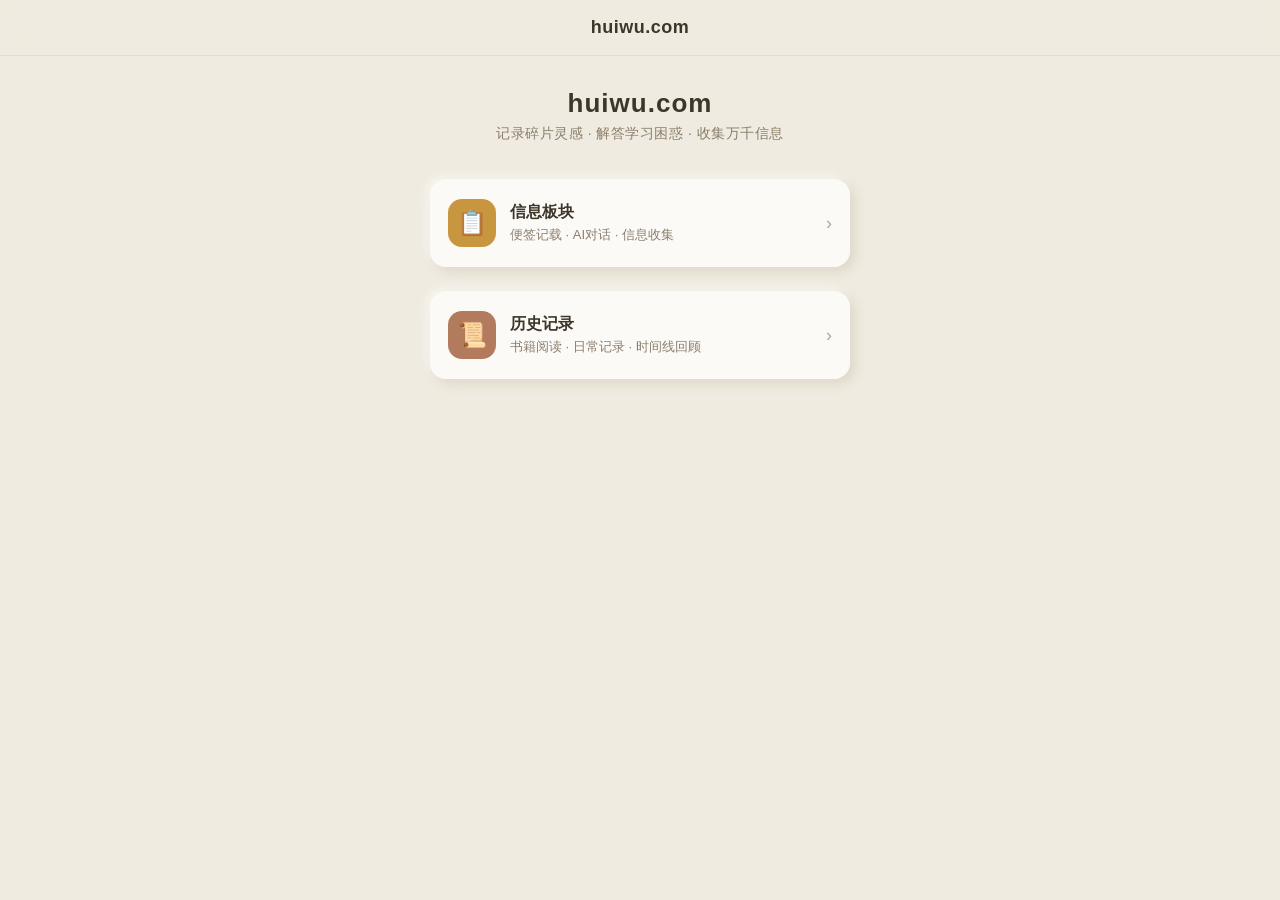
==== index.html @ e3288569 "Add files via upload" ====
<!DOCTYPE html>
<html lang="zh-CN">
<head>
  <meta charset="UTF-8">
  <meta name="viewport" content="width=device-width, initial-scale=1.0, viewport-fit=cover, user-scalable=no">
  <meta name="apple-mobile-web-app-capable" content="yes">
  <meta name="apple-mobile-web-app-status-bar-style" content="black-translucent">
  <title>huiwu.com</title>
  <link rel="stylesheet" href="style.css">
</head>
<body>
  <nav id="navbar" class="navbar">
    <button id="nav-back" class="nav-back" title="返回">←</button>
    <span id="nav-title" class="nav-title">huiwu.com</span>
    <span class="nav-spacer"></span>
  </nav>
  <main id="view" class="view"></main>

  <template id="tpl-wall">
    <div class="wall">
      <div class="wall-content">
        <div class="wall-bg"></div>
        <div class="notes-layer"></div>
      </div>
      <div class="create-hint">✨ 点击此处贴一张便签</div>
      <div class="toolbar collapsed">
        <label class="tool-btn" title="更换背景图片">
          <svg width="20" height="20" viewBox="0 0 24 24" fill="none" stroke="currentColor" stroke-width="2"><rect x="3" y="3" width="18" height="18" rx="2"/><circle cx="8.5" cy="8.5" r="1.5"/><path d="M21 15l-5-5L5 21"/></svg>
          <span>背景</span>
          <input type="file" class="bg-input" accept="image/*" hidden>
        </label>
        <span class="tool-divider"></span>
        <span class="tool-note-count">0 张便签</span>
      </div>
      <div class="float-btns">
        <button class="float-btn float-btn-pan" title="移动/缩放模式"><svg width="16" height="16" viewBox="0 0 24 24" fill="none" stroke="currentColor" stroke-width="2.5"><path d="M5 9l-3 3 3 3M9 5l3-3 3 3M15 19l-3 3-3-3M19 9l3 3-3 3"/></svg></button>
        <button class="float-btn float-btn-add" title="添加便签模式"><svg width="16" height="16" viewBox="0 0 24 24" fill="none" stroke="currentColor" stroke-width="2.5"><line x1="12" y1="5" x2="12" y2="19"/><line x1="5" y1="12" x2="19" y2="12"/></svg></button>
        <button class="float-btn float-btn-tool" title="展开工具栏"><svg width="16" height="16" viewBox="0 0 24 24" fill="none" stroke="currentColor" stroke-width="2.5"><circle cx="12" cy="12" r="3"/><path d="M12 2v4M12 18v4M2 12h4M18 12h4"/></svg></button>
      </div>
    </div>
  </template>

  <template id="tpl-chat">
    <div class="chat-container">
      <div class="chat-messages" id="chatMessages"><div class="chat-empty">👋 有什么学习问题问我？</div></div>
      <div class="chat-input-area">
        <textarea class="chat-input" id="chatInput" rows="2" placeholder="输入你的问题…"></textarea>
        <button class="chat-send-btn" id="chatSendBtn"><svg width="20" height="20" viewBox="0 0 24 24" fill="currentColor"><path d="M2 21l21-9L2 3v7l15 2-15 2v7z"/></svg></button>
      </div>
      <div class="chat-status" id="chatStatus"><span>本次：—</span><span>今日：—</span><span>剩余：未知</span></div>
    </div>
  </template>

  <script src="app.js"></script>
</body>
</html>
---- style.css ----
/* ==========================================
   huiwu.com — 全局样式 + 便签墙 + AI 对话
   ========================================== */
:root {
  --bg:#f0ebe0;--bg-card:rgba(255,255,255,.75);--text:#3d3629;--text-muted:#8a7e6b;--text-light:#b0a590;
  --accent:#c8963e;--accent-2:#7b9c6e;--accent-3:#6b7db3;--accent-4:#b37b5e;
  --neu-light:rgba(255,255,255,.7);--neu-dark:rgba(180,170,150,.35);
  --note-bg:rgba(255,255,252,.93);--note-text:#4a3f2f;
  --nav-height:48px;--note-width:180px;--note-min-height:140px;--note-radius:6px;--note-rolled-height:26px;--toolbar-height:52px;--card-gap:14px;
  --safe-bottom:env(safe-area-inset-bottom,8px);--safe-top:env(safe-area-inset-top,0px);
}
@media(min-width:600px){:root{--nav-height:52px;--note-width:240px;--note-min-height:180px;--note-radius:8px;--note-rolled-height:30px;--toolbar-height:56px;--card-gap:18px}}
@media(min-width:1024px){:root{--nav-height:56px;--note-width:280px;--note-min-height:200px;--note-rolled-height:32px;--note-radius:10px;--card-gap:24px}}
*,*::before,*::after{margin:0;padding:0;box-sizing:border-box}
html,body{width:100%;height:100%;overflow:hidden;font-family:-apple-system,BlinkMacSystemFont,"Segoe UI","PingFang SC","Microsoft YaHei","Helvetica Neue",sans-serif;-webkit-font-smoothing:antialiased;-webkit-tap-highlight-color:transparent;user-select:none;background:var(--bg);color:var(--text)}
.navbar{position:fixed;top:0;left:0;right:0;height:var(--nav-height);padding-top:var(--safe-top);display:flex;align-items:center;gap:8px;background:rgba(240,235,224,.85);backdrop-filter:blur(16px);-webkit-backdrop-filter:blur(16px);border-bottom:1px solid rgba(0,0,0,.06);z-index:1000;padding-left:8px;padding-right:8px}
.nav-back{width:36px;height:36px;border:none;border-radius:50%;background:transparent;color:var(--text-muted);font-size:18px;cursor:pointer;display:flex;align-items:center;justify-content:center;transition:background .2s,opacity .3s,transform .2s;flex-shrink:0}
.nav-back:hover{background:rgba(0,0,0,.06);color:var(--text)}.nav-back:active{transform:scale(.9)}.nav-back.hidden{opacity:0;pointer-events:none}
.nav-title{font-size:16px;font-weight:600;letter-spacing:.5px;color:var(--text);flex:1;text-align:center;white-space:nowrap;overflow:hidden;text-overflow:ellipsis}
.nav-spacer{width:36px;flex-shrink:0}@media(min-width:600px){.nav-title{font-size:18px}}
.view{position:fixed;top:var(--nav-height);left:0;right:0;bottom:0;overflow-y:auto;overflow-x:hidden;-webkit-overflow-scrolling:touch}
.page-home{display:flex;flex-direction:column;align-items:center;padding:32px 20px;min-height:100%}
.home-hero{text-align:center;margin-bottom:36px}.home-hero h1{font-size:26px;font-weight:700;letter-spacing:1px;color:var(--text);margin-bottom:6px}.home-hero p{font-size:14px;color:var(--text-muted);letter-spacing:.5px}
.home-cards{display:flex;flex-direction:column;gap:var(--card-gap);width:100%;max-width:420px}
.home-card{display:flex;align-items:center;gap:14px;padding:20px 18px;border-radius:16px;background:var(--bg-card);box-shadow:4px 4px 12px var(--neu-dark),-3px -3px 10px var(--neu-light);cursor:pointer;transition:transform .2s,box-shadow .2s;text-decoration:none;color:inherit;-webkit-tap-highlight-color:transparent}
.home-card:active{transform:scale(.97)}.home-card:hover{box-shadow:6px 6px 18px var(--neu-dark),-4px -4px 14px var(--neu-light)}
.home-card-icon{width:48px;height:48px;border-radius:14px;display:flex;align-items:center;justify-content:center;font-size:24px;flex-shrink:0;color:#fff}
.home-card-icon.info{background:var(--accent)}.home-card-icon.history{background:var(--accent-4)}
.home-card-body{flex:1;min-width:0}.home-card-body h3{font-size:16px;font-weight:600;margin-bottom:3px}.home-card-body p{font-size:13px;color:var(--text-muted);line-height:1.4}
.home-card-arrow{color:var(--text-light);font-size:18px;flex-shrink:0}
.page-info{display:flex;flex-direction:column;align-items:center;padding:28px 20px;min-height:100%}
.page-info .section-title{font-size:15px;font-weight:600;color:var(--text-muted);margin-bottom:18px;letter-spacing:.5px}
.info-cards{display:flex;flex-direction:column;gap:var(--card-gap);width:100%;max-width:420px}
.info-card{display:flex;align-items:center;gap:12px;padding:18px 16px;border-radius:14px;background:var(--bg-card);box-shadow:3px 3px 10px var(--neu-dark),-2px -2px 8px var(--neu-light);cursor:pointer;transition:transform .2s,box-shadow .2s}
.info-card:active{transform:scale(.97)}.info-card-dot{width:10px;height:10px;border-radius:50%;flex-shrink:0}
.info-card-dot.notes{background:var(--accent)}.info-card-dot.reply{background:var(--accent-2)}.info-card-dot.collect{background:var(--accent-3)}
.info-card-body{flex:1}.info-card-body h4{font-size:15px;font-weight:600;margin-bottom:2px}.info-card-body p{font-size:12px;color:var(--text-muted)}
.info-card-arrow{color:var(--text-light);font-size:16px}
.page-placeholder{display:flex;flex-direction:column;align-items:center;justify-content:center;min-height:100%;padding:40px 24px;text-align:center;gap:16px}
.page-placeholder .ph-icon{font-size:56px;opacity:.35}.page-placeholder h3{font-size:18px;font-weight:600;color:var(--text-muted)}.page-placeholder p{font-size:13px;color:var(--text-light);max-width:260px;line-height:1.6}
.wall{position:absolute;inset:0;overflow:hidden}
.wall-content{position:absolute;inset:0;transform:scale(var(--zoom,1));transform-origin:0 0;transition:transform .3s ease}
.wall.zoomed{overflow:auto}.wall.zoomed .wall-content{width:calc(100%/var(--zoom,1));height:calc(100%/var(--zoom,1))}
.wall-bg{position:absolute;inset:0;background:#c8b89a;background-size:cover;background-position:center;background-repeat:no-repeat;transition:background-image .3s ease}
.notes-layer{position:absolute;inset:0;z-index:2}
.create-hint{position:absolute;bottom:calc(var(--toolbar-height) + 60px);left:50%;transform:translateX(-50%);z-index:3;padding:10px 24px;border-radius:24px;background:rgba(0,0,0,.55);color:#fff;font-size:14px;letter-spacing:.5px;pointer-events:none;opacity:0;transition:opacity .5s ease;backdrop-filter:blur(8px);-webkit-backdrop-filter:blur(8px)}.create-hint.visible{opacity:1}
.note{position:absolute;width:var(--note-width);min-height:var(--note-min-height);border-radius:var(--note-radius);background:var(--note-bg);color:var(--note-text);box-shadow:4px 4px 12px var(--neu-dark),-2px -2px 8px var(--neu-light),inset 1px 1px 0 rgba(255,255,255,.4);cursor:grab;transition:box-shadow .35s ease,height .45s cubic-bezier(.4,0,.2,1),min-height .45s cubic-bezier(.4,0,.2,1),border-radius .45s ease,background .35s ease;overflow:hidden;z-index:10;will-change:transform,height;-webkit-backdrop-filter:blur(2px);backdrop-filter:blur(2px)}
.note.dragging{cursor:grabbing;box-shadow:8px 8px 24px rgba(0,0,0,.2),-4px -4px 12px var(--neu-light);z-index:100;transition:box-shadow .15s ease}
.note.expanded{cursor:default;z-index:50;box-shadow:6px 6px 18px var(--neu-dark),-3px -3px 10px var(--neu-light),inset 1px 1px 0 rgba(255,255,255,.4)}
.note.rolled{height:var(--note-rolled-height)!important;min-height:var(--note-rolled-height)!important;cursor:pointer;border-radius:calc(var(--note-rolled-height)/2);background:linear-gradient(to bottom,rgba(180,160,130,.55) 0%,rgba(230,220,200,.8) 15%,rgba(255,252,242,.94) 40%,rgba(255,252,242,.96) 60%,rgba(230,220,200,.8) 85%,rgba(180,160,130,.55) 100%);box-shadow:0 2px 6px rgba(0,0,0,.15),0 0 0 1px rgba(180,160,130,.2);overflow:hidden}
.note.rolled::before,.note.rolled::after{content:'';position:absolute;top:-3px;width:8px;height:calc(100% + 6px);border-radius:4px;background:linear-gradient(to bottom,#7a5c3e,#5a3d28,#8b6b4a,#5a3d28,#7a5c3e);box-shadow:0 1px 3px rgba(0,0,0,.3);z-index:1;opacity:0;transition:opacity .3s ease .2s}
.note.rolled::before{left:-5px}.note.rolled::after{right:-5px}.note.rolled::before,.note.rolled::after{opacity:1}
.note.rolled:hover{box-shadow:0 3px 10px rgba(0,0,0,.2),0 0 0 1px rgba(200,170,120,.4),0 0 20px rgba(255,220,150,.3)}
.note-inner{display:flex;flex-direction:column;height:100%;padding:12px 14px;transition:opacity .25s ease}
.note-header{display:flex;align-items:center;justify-content:space-between;margin-bottom:8px;flex-shrink:0}
.note-pin{width:16px;height:16px;border-radius:50%;background:radial-gradient(circle at 35% 35%,#e8c84a,#b8942e);box-shadow:inset 0 -2px 3px rgba(0,0,0,.2),1px 1px 3px rgba(0,0,0,.15);flex-shrink:0}
.note-date{font-size:11px;color:#b0a590;letter-spacing:.3px}
.note-delete{width:22px;height:22px;border:none;border-radius:50%;background:transparent;color:#c0b0a0;font-size:16px;line-height:1;cursor:pointer;display:flex;align-items:center;justify-content:center;opacity:0;transition:opacity .2s,color .2s,background .2s}
.note:hover .note-delete,.note.expanded .note-delete{opacity:1}.note-delete:hover{color:#e05555;background:rgba(224,85,85,.1)}
.note-body{flex:1;width:100%;min-height:60px;border:none;outline:none;resize:none;background:transparent;color:var(--note-text);font-size:14px;line-height:1.7;font-family:inherit;cursor:text;user-select:text;-webkit-user-select:text}.note-body::placeholder{color:#c8bda5;font-style:italic}@media(min-width:600px){.note-body{font-size:15px;line-height:1.8}}
.note.rolled .note-inner{opacity:0;pointer-events:none;transition:opacity .15s ease}
.note.rolled .note-preview{display:block;position:absolute;top:50%;left:14px;right:14px;transform:translateY(-50%);font-size:11px;color:#a09080;white-space:nowrap;overflow:hidden;text-overflow:ellipsis;pointer-events:none}.note-preview{display:none}
.toolbar{position:absolute;bottom:0;left:0;right:0;height:var(--toolbar-height);padding:0 16px;padding-bottom:var(--safe-bottom);display:flex;align-items:center;gap:12px;background:rgba(0,0,0,.45);backdrop-filter:blur(12px);-webkit-backdrop-filter:blur(12px);z-index:200;border-top:1px solid rgba(255,255,255,.1);transition:transform .3s cubic-bezier(.4,0,.2,1),opacity .3s ease}
.toolbar.collapsed{transform:translateY(calc(100% + 20px));opacity:0;pointer-events:none}
.float-btns{position:absolute;bottom:calc(var(--safe-bottom) + 16px);right:16px;display:flex;flex-direction:column;gap:8px;z-index:201}
.float-btn{width:36px;height:36px;border-radius:50%;border:1px solid rgba(255,255,255,.15);color:#fff;display:flex;align-items:center;justify-content:center;cursor:pointer;transition:transform .2s,background .2s,box-shadow .2s;box-shadow:0 2px 8px rgba(0,0,0,.25);background:rgba(0,0,0,.45);backdrop-filter:blur(8px);-webkit-backdrop-filter:blur(8px)}
.float-btn:active{transform:scale(.9)}.float-btn:hover{box-shadow:0 3px 12px rgba(0,0,0,.35)}
.float-btn-tool{background:rgba(0,0,0,.45)}.float-btn-pan{background:rgba(80,120,200,.5)}.float-btn-add{background:rgba(200,160,40,.5)}
.float-btn.active{box-shadow:0 0 14px currentColor;border-color:rgba(255,255,255,.4)}@media(min-width:600px){.float-btn{width:40px;height:40px}}
.tool-btn{display:flex;align-items:center;gap:6px;padding:8px 14px;border-radius:20px;border:none;background:rgba(255,255,255,.12);color:#fff;font-size:13px;cursor:pointer;transition:background .2s;white-space:nowrap}.tool-btn:hover,.tool-btn:active{background:rgba(255,255,255,.22)}
.tool-divider{width:1px;height:20px;background:rgba(255,255,255,.2)}.tool-note-count{color:rgba(255,255,255,.65);font-size:12px}

/* --- AI 对话 --- */
.chat-container{position:absolute;inset:0;display:flex;flex-direction:column;background:var(--bg)}
.chat-messages{flex:1;overflow-y:auto;-webkit-overflow-scrolling:touch;padding:16px;display:flex;flex-direction:column;gap:12px}
.chat-empty{text-align:center;color:var(--text-light);margin-top:60px;font-size:15px}
.chat-msg{max-width:85%;padding:10px 14px;border-radius:14px;font-size:14px;line-height:1.6;word-break:break-word;animation:msgIn .25s ease}
@keyframes msgIn{from{opacity:0;transform:translateY(8px)}to{opacity:1;transform:translateY(0)}}
.chat-msg.user{align-self:flex-end;background:var(--accent);color:#fff;border-bottom-right-radius:4px}
.chat-msg.ai{align-self:flex-start;background:var(--bg-card);color:var(--text);border-bottom-left-radius:4px;box-shadow:2px 2px 8px var(--neu-dark)}
.chat-msg.loading{opacity:.6}
.chat-input-area{display:flex;align-items:flex-end;gap:8px;padding:10px 14px;padding-bottom:calc(10px + var(--safe-bottom));background:rgba(240,235,224,.9);border-top:1px solid rgba(0,0,0,.06)}
.chat-input{flex:1;border:none;outline:none;border-radius:12px;padding:10px 14px;font-size:14px;font-family:inherit;background:#fff;resize:none;min-height:42px;max-height:120px}
.chat-send-btn{width:42px;height:42px;border:none;border-radius:50%;background:var(--accent);color:#fff;cursor:pointer;display:flex;align-items:center;justify-content:center;flex-shrink:0;transition:opacity .2s}.chat-send-btn:disabled{opacity:.4;pointer-events:none}
.chat-status{display:flex;gap:16px;justify-content:center;padding:6px 14px;padding-bottom:calc(6px + var(--safe-bottom));font-size:11px;color:var(--text-light);background:rgba(240,235,224,.7);border-top:1px solid rgba(0,0,0,.04)}
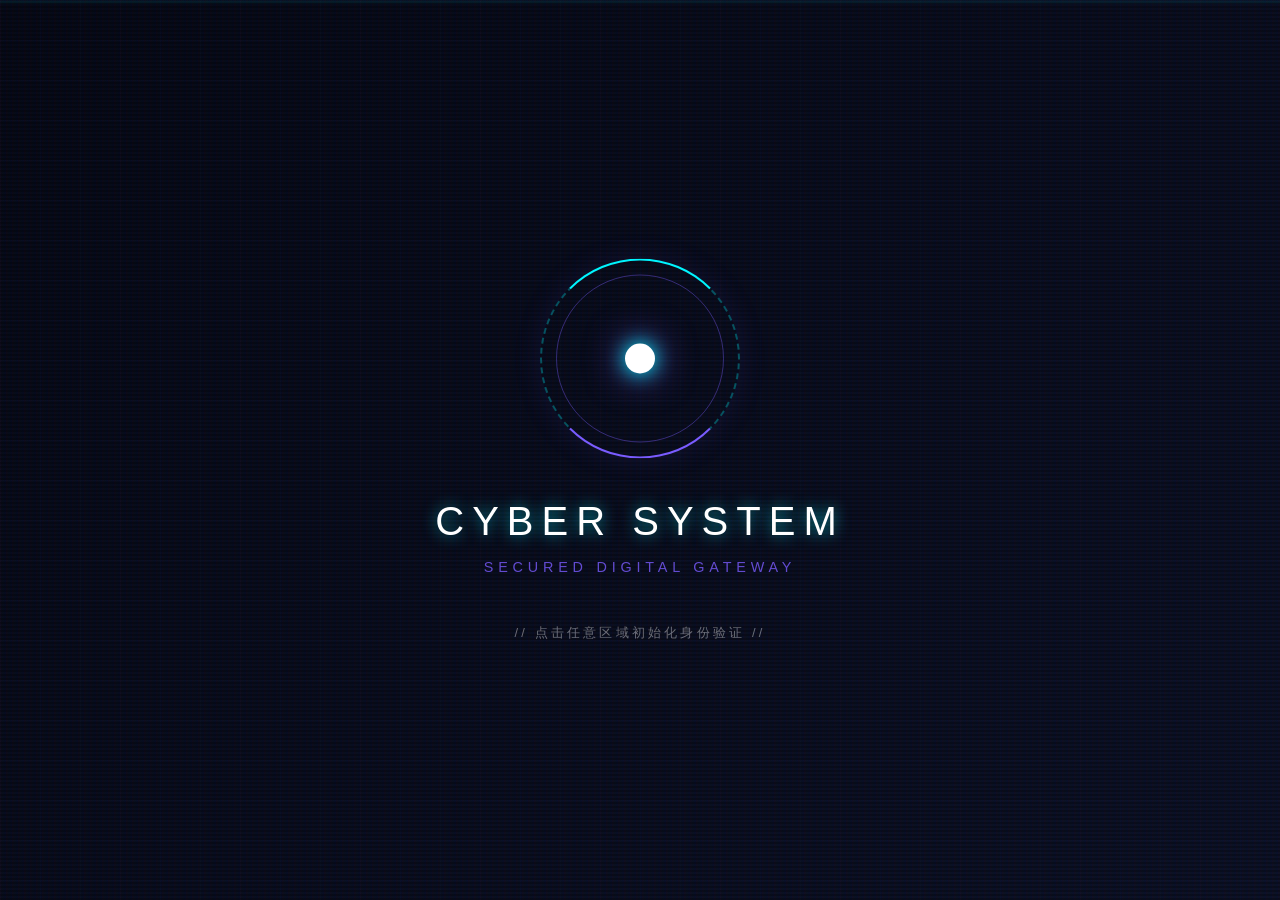
==== commit 0bb74e4a: "Add files via upload" ====
--- a/index.html
+++ b/index.html
@@ -1,56 +1,74 @@
+<script>
+    // 强制检查：是否通过了大门页面
+    if (!sessionStorage.getItem("passed_gate")) {
+        window.location.href = "/gate.html";
+    }
+</script>
+
 <!DOCTYPE html>
 <html lang="zh-CN">
 <head>
   <meta charset="UTF-8">
   <meta name="viewport" content="width=device-width, initial-scale=1.0, viewport-fit=cover, user-scalable=no">
-  <meta name="apple-mobile-web-app-capable" content="yes">
-  <meta name="apple-mobile-web-app-status-bar-style" content="black-translucent">
-  <title>huiwu.com</title>
-  <link rel="stylesheet" href="style.css">
+  <title>huiwu.com — 身份验证</title>
+  <style>
+    *,*::before,*::after{margin:0;padding:0;box-sizing:border-box}
+    html,body{width:100%;height:100%;overflow:hidden;font-family:-apple-system,BlinkMacSystemFont,"Segoe UI","PingFang SC","Microsoft YaHei",sans-serif;background:#020510}
+    .city{position:fixed;inset:0;overflow:hidden}
+    .sky{position:absolute;inset:0;background:linear-gradient(180deg,#000310 0%,#0a1030 30%,#1a1040 60%,#0a0020 100%)}
+    .stars{position:absolute;inset:0;background:radial-gradient(1px 1px at 10% 15%,rgba(255,255,255,.8),transparent),radial-gradient(1px 1px at 25% 8%,rgba(255,255,255,.6),transparent),radial-gradient(1.5px 1.5px at 40% 20%,rgba(200,220,255,.7),transparent),radial-gradient(1px 1px at 55% 12%,rgba(255,255,255,.5),transparent),radial-gradient(1px 1px at 70% 18%,rgba(255,255,255,.7),transparent),radial-gradient(1.5px 1.5px at 85% 10%,rgba(200,220,255,.6),transparent),radial-gradient(1px 1px at 80% 22%,rgba(255,255,255,.4),transparent)}
+    .skyline-far{position:absolute;bottom:20%;left:0;right:0;height:30%;background:linear-gradient(0deg,transparent 0%,rgba(8,12,40,.9) 100%)}
+    .skyline-near{position:absolute;bottom:0;left:0;right:0;height:50%;background:linear-gradient(0deg,rgba(3,5,20,1) 0%,transparent 100%)}
+    .scanlines{position:absolute;inset:0;background:repeating-linear-gradient(0deg,transparent,transparent 2px,rgba(0,0,0,.03) 2px,rgba(0,0,0,.03) 4px);pointer-events:none;z-index:5}
+    .horizon{position:absolute;bottom:0;left:0;right:0;height:1px;background:linear-gradient(90deg,transparent,rgba(100,150,255,.4) 20%,rgba(100,200,255,.5) 50%,rgba(100,150,255,.4) 80%,transparent);box-shadow:0 0 20px rgba(100,150,255,.3);z-index:10}
+    .panel{position:absolute;top:50%;left:50%;transform:translate(-50%,-50%);z-index:20;width:min(360px,85vw);padding:36px 28px;text-align:center;background:rgba(10,15,40,.85);backdrop-filter:blur(20px);-webkit-backdrop-filter:blur(20px);border:1px solid rgba(100,150,255,.2);border-radius:16px;box-shadow:0 0 40px rgba(100,150,255,.1)}
+    .panel h1{font-size:22px;font-weight:700;letter-spacing:2px;color:#c8d8ff;text-shadow:0 0 20px rgba(100,150,255,.4)}
+    .panel .sub{font-size:11px;color:rgba(150,180,220,.6);letter-spacing:1px;margin:4px 0 24px}
+    .panel input{width:100%;padding:12px 16px;font-size:16px;border:1px solid rgba(100,150,255,.25);border-radius:8px;text-align:center;outline:none;background:rgba(0,0,0,.3);color:#c8d8ff;letter-spacing:1px;transition:border-color .3s,box-shadow .3s}
+    .panel input:focus{border-color:rgba(100,180,255,.5);box-shadow:0 0 16px rgba(100,150,255,.15)}
+    .panel input::placeholder{color:rgba(150,180,220,.25)}
+    .panel button{width:100%;padding:12px;margin-top:16px;font-size:15px;font-weight:600;letter-spacing:1px;border:none;border-radius:8px;cursor:pointer;background:linear-gradient(135deg,rgba(60,120,220,.3),rgba(100,150,255,.2));color:#c8d8ff;border:1px solid rgba(100,150,255,.3);transition:all .3s}
+    .panel button:hover{background:linear-gradient(135deg,rgba(100,150,255,.3),rgba(60,120,220,.2));box-shadow:0 0 20px rgba(100,150,255,.2)}
+    .panel .err{color:#ff6b6b;font-size:12px;margin-top:10px;display:none}
+    @media(max-width:600px){.panel{top:45%;padding:28px 20px}}
+  </style>
 </head>
 <body>
-  <nav id="navbar" class="navbar">
-    <button id="nav-back" class="nav-back" title="返回">←</button>
-    <span id="nav-title" class="nav-title">huiwu.com</span>
-    <span class="nav-spacer"></span>
-  </nav>
-  <main id="view" class="view"></main>
+  <div class="city">
+    <div class="sky"></div>
+    <div class="stars"></div>
+    <div class="skyline-far"></div>
+    <div class="skyline-near"></div>
+    <div class="horizon"></div>
+    <div class="scanlines"></div>
+    <div class="panel">
+      <h1>huiwu.com</h1>
+      <div class="sub">Identity Verification</div>
+      <input type="password" id="gk" placeholder="输入访问密钥" autofocus />
+      <button id="gb">验证进入</button>
+      <div class="err" id="ge"></div>
+    </div>
+  </div>
+  <script>
+    const AUTH_FN_URL='https://wwqqvfnuxpddhgwuwiut.supabase.co/functions/v1/smart-handler';
+    const AUTH_ANON_KEY='eyJhbGciOiJIUzI1NiIsInR5cCI6IkpXVCJ9.eyJpc3MiOiJzdXBhYmFzZSIsInJlZiI6Ind3cXF2Zm51eHBkZGhnd3V3aXV0Iiwicm9sZSI6ImFub24iLCJpYXQiOjE3ODA2NzAwNDcsImV4cCI6MjA5NjI0NjA0N30.eCfxc2WeXkpJiMXRCzydwmFE3Z6UMk3aqOdrhdzZbug';
 
-  <template id="tpl-wall">
-    <div class="wall">
-      <div class="wall-content">
-        <div class="wall-bg"></div>
-        <div class="notes-layer"></div>
-      </div>
-      <div class="create-hint">✨ 点击此处贴一张便签</div>
-      <div class="toolbar collapsed">
-        <label class="tool-btn" title="更换背景图片">
-          <svg width="20" height="20" viewBox="0 0 24 24" fill="none" stroke="currentColor" stroke-width="2"><rect x="3" y="3" width="18" height="18" rx="2"/><circle cx="8.5" cy="8.5" r="1.5"/><path d="M21 15l-5-5L5 21"/></svg>
-          <span>背景</span>
-          <input type="file" class="bg-input" accept="image/*" hidden>
-        </label>
-        <span class="tool-divider"></span>
-        <span class="tool-note-count">0 张便签</span>
-      </div>
-      <div class="float-btns">
-        <button class="float-btn float-btn-pan" title="移动/缩放模式"><svg width="16" height="16" viewBox="0 0 24 24" fill="none" stroke="currentColor" stroke-width="2.5"><path d="M5 9l-3 3 3 3M9 5l3-3 3 3M15 19l-3 3-3-3M19 9l3 3-3 3"/></svg></button>
-        <button class="float-btn float-btn-add" title="添加便签模式"><svg width="16" height="16" viewBox="0 0 24 24" fill="none" stroke="currentColor" stroke-width="2.5"><line x1="12" y1="5" x2="12" y2="19"/><line x1="5" y1="12" x2="19" y2="12"/></svg></button>
-        <button class="float-btn float-btn-tool" title="展开工具栏"><svg width="16" height="16" viewBox="0 0 24 24" fill="none" stroke="currentColor" stroke-width="2.5"><circle cx="12" cy="12" r="3"/><path d="M12 2v4M12 18v4M2 12h4M18 12h4"/></svg></button>
-      </div>
-    </div>
-  </template>
+    // 大门检查
+    if(!sessionStorage.getItem('passed_gate')){window.location.href='/gate.html'}
 
-  <template id="tpl-chat">
-    <div class="chat-container">
-      <div class="chat-messages" id="chatMessages"><div class="chat-empty">👋 有什么学习问题问我？</div></div>
-      <div class="chat-input-area">
-        <textarea class="chat-input" id="chatInput" rows="2" placeholder="输入你的问题…"></textarea>
-        <button class="chat-send-btn" id="chatSendBtn"><svg width="20" height="20" viewBox="0 0 24 24" fill="currentColor"><path d="M2 21l21-9L2 3v7l15 2-15 2v7z"/></svg></button>
-      </div>
-      <div class="chat-status" id="chatStatus"><span>本次：—</span><span>今日：—</span><span>剩余：未知</span></div>
-    </div>
-  </template>
+    // 已登录检查
+    (function(){const s=localStorage.getItem('huiwu_session');if(s){try{const{time}=JSON.parse(s);if(Date.now()-time<259200000){window.location.href='/main.html';return}}catch(_){}}})();
 
-  <script src="app.js"></script>
+    document.getElementById('gb').onclick=async()=>{
+      const k=document.getElementById('gk').value.trim();if(!k)return;
+      const btn=document.getElementById('gb'),err=document.getElementById('ge');
+      btn.textContent='验证中…';btn.disabled=true;err.style.display='none';
+      try{const r=await fetch(AUTH_FN_URL,{method:'POST',headers:{'Content-Type':'application/json',Authorization:'Bearer '+AUTH_ANON_KEY},body:JSON.stringify({key:k})});const d=await r.json();
+        if(d.valid){localStorage.setItem('huiwu_session',JSON.stringify({session:d.session,time:Date.now()}));localStorage.setItem('verified','true');setTimeout(()=>{window.location.href='/main.html'},500)}
+        else{err.textContent='密钥错误，拒绝访问';err.style.display='block'}
+      }catch(_){err.textContent='网络连接失败';err.style.display='block'}
+      btn.textContent='验证进入';btn.disabled=false;
+    };
+  </script>
 </body>
 </html>
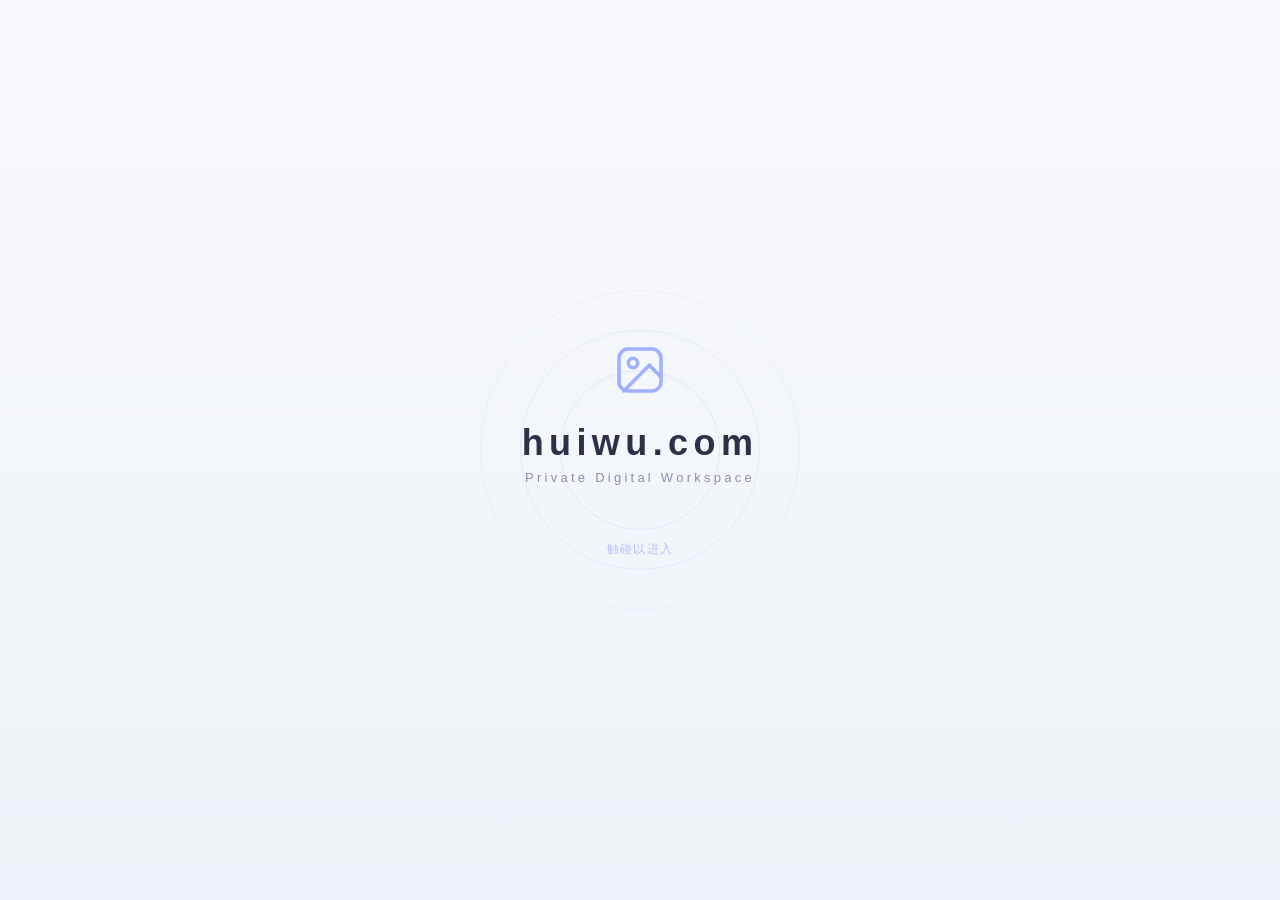
==== commit fe95d5c7: "Add files via upload" ====
--- a/index.html
+++ b/index.html
@@ -1,49 +1,35 @@
-<script>
-    // 强制检查：是否通过了大门页面
-    if (!sessionStorage.getItem("passed_gate")) {
-        window.location.href = "/gate.html";
-    }
-</script>
-
 <!DOCTYPE html>
 <html lang="zh-CN">
 <head>
   <meta charset="UTF-8">
-  <meta name="viewport" content="width=device-width, initial-scale=1.0, viewport-fit=cover, user-scalable=no">
+  <meta name="viewport" content="width=device-width, initial-scale=1.0, viewport-fit=cover">
   <title>huiwu.com — 身份验证</title>
   <style>
     *,*::before,*::after{margin:0;padding:0;box-sizing:border-box}
-    html,body{width:100%;height:100%;overflow:hidden;font-family:-apple-system,BlinkMacSystemFont,"Segoe UI","PingFang SC","Microsoft YaHei",sans-serif;background:#020510}
-    .city{position:fixed;inset:0;overflow:hidden}
-    .sky{position:absolute;inset:0;background:linear-gradient(180deg,#000310 0%,#0a1030 30%,#1a1040 60%,#0a0020 100%)}
-    .stars{position:absolute;inset:0;background:radial-gradient(1px 1px at 10% 15%,rgba(255,255,255,.8),transparent),radial-gradient(1px 1px at 25% 8%,rgba(255,255,255,.6),transparent),radial-gradient(1.5px 1.5px at 40% 20%,rgba(200,220,255,.7),transparent),radial-gradient(1px 1px at 55% 12%,rgba(255,255,255,.5),transparent),radial-gradient(1px 1px at 70% 18%,rgba(255,255,255,.7),transparent),radial-gradient(1.5px 1.5px at 85% 10%,rgba(200,220,255,.6),transparent),radial-gradient(1px 1px at 80% 22%,rgba(255,255,255,.4),transparent)}
-    .skyline-far{position:absolute;bottom:20%;left:0;right:0;height:30%;background:linear-gradient(0deg,transparent 0%,rgba(8,12,40,.9) 100%)}
-    .skyline-near{position:absolute;bottom:0;left:0;right:0;height:50%;background:linear-gradient(0deg,rgba(3,5,20,1) 0%,transparent 100%)}
-    .scanlines{position:absolute;inset:0;background:repeating-linear-gradient(0deg,transparent,transparent 2px,rgba(0,0,0,.03) 2px,rgba(0,0,0,.03) 4px);pointer-events:none;z-index:5}
-    .horizon{position:absolute;bottom:0;left:0;right:0;height:1px;background:linear-gradient(90deg,transparent,rgba(100,150,255,.4) 20%,rgba(100,200,255,.5) 50%,rgba(100,150,255,.4) 80%,transparent);box-shadow:0 0 20px rgba(100,150,255,.3);z-index:10}
-    .panel{position:absolute;top:50%;left:50%;transform:translate(-50%,-50%);z-index:20;width:min(360px,85vw);padding:36px 28px;text-align:center;background:rgba(10,15,40,.85);backdrop-filter:blur(20px);-webkit-backdrop-filter:blur(20px);border:1px solid rgba(100,150,255,.2);border-radius:16px;box-shadow:0 0 40px rgba(100,150,255,.1)}
-    .panel h1{font-size:22px;font-weight:700;letter-spacing:2px;color:#c8d8ff;text-shadow:0 0 20px rgba(100,150,255,.4)}
-    .panel .sub{font-size:11px;color:rgba(150,180,220,.6);letter-spacing:1px;margin:4px 0 24px}
-    .panel input{width:100%;padding:12px 16px;font-size:16px;border:1px solid rgba(100,150,255,.25);border-radius:8px;text-align:center;outline:none;background:rgba(0,0,0,.3);color:#c8d8ff;letter-spacing:1px;transition:border-color .3s,box-shadow .3s}
-    .panel input:focus{border-color:rgba(100,180,255,.5);box-shadow:0 0 16px rgba(100,150,255,.15)}
-    .panel input::placeholder{color:rgba(150,180,220,.25)}
-    .panel button{width:100%;padding:12px;margin-top:16px;font-size:15px;font-weight:600;letter-spacing:1px;border:none;border-radius:8px;cursor:pointer;background:linear-gradient(135deg,rgba(60,120,220,.3),rgba(100,150,255,.2));color:#c8d8ff;border:1px solid rgba(100,150,255,.3);transition:all .3s}
-    .panel button:hover{background:linear-gradient(135deg,rgba(100,150,255,.3),rgba(60,120,220,.2));box-shadow:0 0 20px rgba(100,150,255,.2)}
-    .panel .err{color:#ff6b6b;font-size:12px;margin-top:10px;display:none}
-    @media(max-width:600px){.panel{top:45%;padding:28px 20px}}
+    html,body{width:100%;height:100%;overflow:hidden;background:linear-gradient(180deg,#f8f9fd 0%,#eef2f8 100%);font-family:-apple-system,BlinkMacSystemFont,"Segoe UI","PingFang SC","Microsoft YaHei",sans-serif;-webkit-tap-highlight-color:transparent}
+    .page{position:fixed;inset:0;display:flex;align-items:center;justify-content:center}
+    .panel{text-align:center;width:min(360px,85vw);padding:40px 32px;border-radius:28px;background:#f6f7fb;box-shadow:12px 12px 24px rgba(0,0,0,.06),-12px -12px 24px #fff;animation:fadeUp .5s ease}
+    .panel .icon{margin-bottom:16px;display:inline-flex;width:52px;height:52px;border-radius:16px;background:linear-gradient(135deg,#9bb3ff,#7b94ff);align-items:center;justify-content:center;opacity:.85}
+    .panel .icon svg{width:24px;height:24px;color:#fff}
+    .panel h1{font-size:20px;font-weight:600;letter-spacing:.3px;color:#2d3047;margin-bottom:4px}
+    .panel .sub{font-size:11px;color:#8a8fa8;letter-spacing:.5px;margin-bottom:24px}
+    .panel input{width:100%;padding:12px 16px;font-size:15px;border:none;border-radius:14px;text-align:center;outline:none;background:#f6f7fb;box-shadow:inset 3px 3px 7px rgba(0,0,0,.05),inset -3px -3px 7px #fff;color:#2d3047;letter-spacing:1px;transition:box-shadow .3s}
+    .panel input:focus{box-shadow:inset 3px 3px 7px rgba(123,148,255,.1),inset -3px -3px 7px #fff}
+    .panel input::placeholder{color:rgba(138,143,168,.35)}
+    .panel button{width:100%;padding:12px;margin-top:16px;font-size:14px;font-weight:600;letter-spacing:.5px;border:none;border-radius:14px;cursor:pointer;background:linear-gradient(135deg,#9bb3ff,#7b94ff);color:#fff;opacity:.85;transition:transform .2s,opacity .2s,box-shadow .2s;box-shadow:3px 3px 8px rgba(123,148,255,.15)}
+    .panel button:hover{transform:translateY(-2px);opacity:1}.panel button:active{transform:scale(.97)}
+    .panel .err{color:#e05555;font-size:12px;margin-top:12px;display:none;animation:fadeUp .3s ease}
+    @keyframes fadeUp{from{opacity:0;transform:translateY(12px)}to{opacity:1;transform:translateY(0)}}
   </style>
 </head>
 <body>
-  <div class="city">
-    <div class="sky"></div>
-    <div class="stars"></div>
-    <div class="skyline-far"></div>
-    <div class="skyline-near"></div>
-    <div class="horizon"></div>
-    <div class="scanlines"></div>
+  <div class="page">
     <div class="panel">
+      <div class="icon">
+        <svg viewBox="0 0 24 24" fill="none" stroke="currentColor" stroke-width="2" stroke-linecap="round"><rect x="3" y="11" width="18" height="11" rx="2"/><path d="M7 11V7a5 5 0 0110 0v4"/></svg>
+      </div>
       <h1>huiwu.com</h1>
-      <div class="sub">Identity Verification</div>
+      <div class="sub">身份验证</div>
       <input type="password" id="gk" placeholder="输入访问密钥" autofocus />
       <button id="gb">验证进入</button>
       <div class="err" id="ge"></div>
@@ -53,10 +39,7 @@
     const AUTH_FN_URL='https://wwqqvfnuxpddhgwuwiut.supabase.co/functions/v1/smart-handler';
     const AUTH_ANON_KEY='eyJhbGciOiJIUzI1NiIsInR5cCI6IkpXVCJ9.eyJpc3MiOiJzdXBhYmFzZSIsInJlZiI6Ind3cXF2Zm51eHBkZGhnd3V3aXV0Iiwicm9sZSI6ImFub24iLCJpYXQiOjE3ODA2NzAwNDcsImV4cCI6MjA5NjI0NjA0N30.eCfxc2WeXkpJiMXRCzydwmFE3Z6UMk3aqOdrhdzZbug';
 
-    // 大门检查
     if(!sessionStorage.getItem('passed_gate')){window.location.href='/gate.html'}
-
-    // 已登录检查
     (function(){const s=localStorage.getItem('huiwu_session');if(s){try{const{time}=JSON.parse(s);if(Date.now()-time<259200000){window.location.href='/main.html';return}}catch(_){}}})();
 
     document.getElementById('gb').onclick=async()=>{
@@ -65,7 +48,7 @@
       btn.textContent='验证中…';btn.disabled=true;err.style.display='none';
       try{const r=await fetch(AUTH_FN_URL,{method:'POST',headers:{'Content-Type':'application/json',Authorization:'Bearer '+AUTH_ANON_KEY},body:JSON.stringify({key:k})});const d=await r.json();
         if(d.valid){localStorage.setItem('huiwu_session',JSON.stringify({session:d.session,time:Date.now()}));localStorage.setItem('verified','true');setTimeout(()=>{window.location.href='/main.html'},500)}
-        else{err.textContent='密钥错误，拒绝访问';err.style.display='block'}
+        else{err.textContent='密钥错误';err.style.display='block'}
       }catch(_){err.textContent='网络连接失败';err.style.display='block'}
       btn.textContent='验证进入';btn.disabled=false;
     };
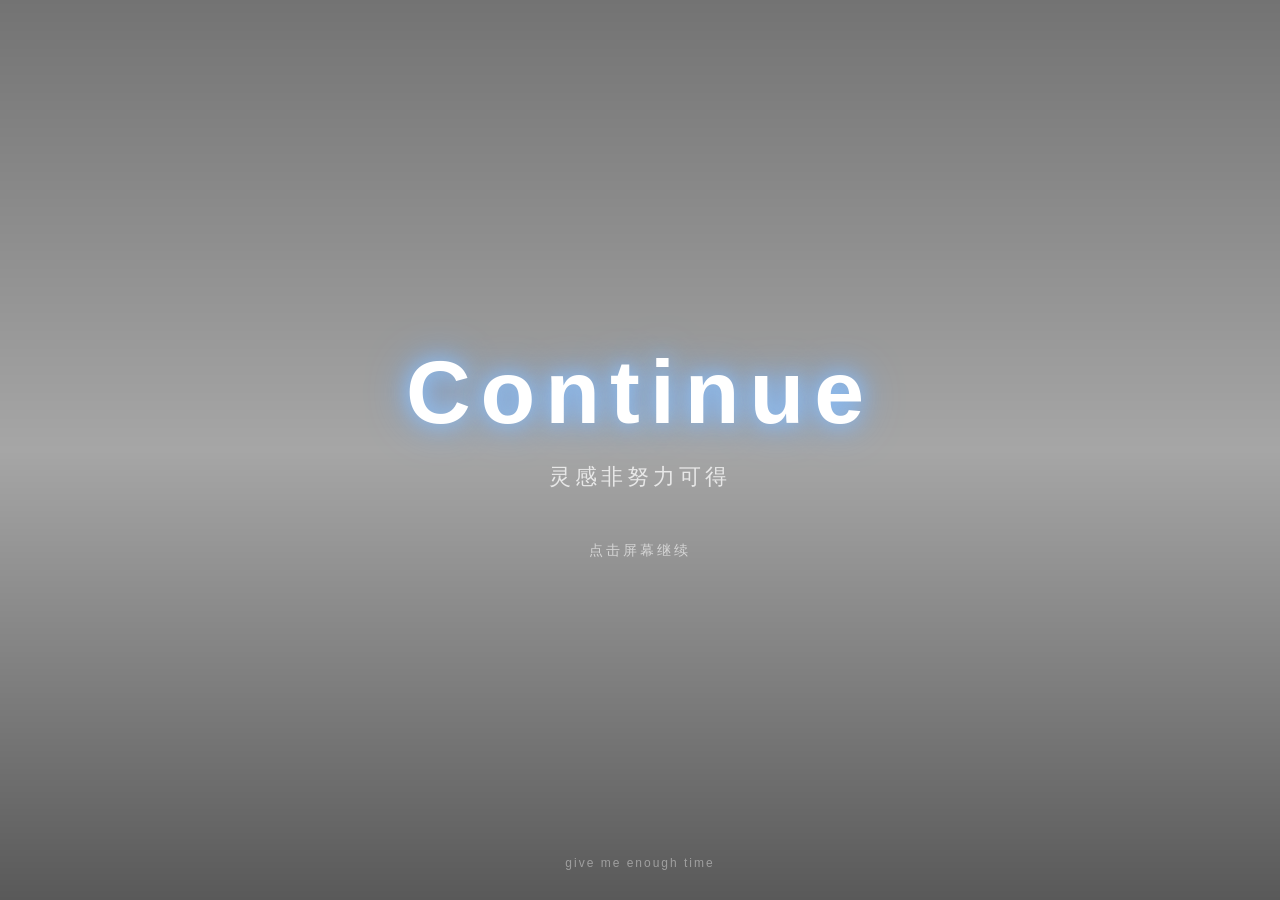
==== commit 80a8104d: "Add files via upload" ====
--- a/index.html
+++ b/index.html
@@ -8,17 +8,17 @@
     *,*::before,*::after{margin:0;padding:0;box-sizing:border-box}
     html,body{width:100%;height:100%;overflow:hidden;background:linear-gradient(180deg,#f8f9fd 0%,#eef2f8 100%);font-family:-apple-system,BlinkMacSystemFont,"Segoe UI","PingFang SC","Microsoft YaHei",sans-serif;-webkit-tap-highlight-color:transparent}
     .page{position:fixed;inset:0;display:flex;align-items:center;justify-content:center}
-    .panel{text-align:center;width:min(360px,85vw);padding:40px 32px;border-radius:28px;background:#f6f7fb;box-shadow:12px 12px 24px rgba(0,0,0,.06),-12px -12px 24px #fff;animation:fadeUp .5s ease}
+    .panel{text-align:center;width:min(360px,85vw);padding:40px 32px;border-radius:24px;background:#f6f7fb;box-shadow:12px 12px 24px rgba(0,0,0,.08),-12px -12px 24px rgba(255,255,255,.9);animation:fadeUp .5s ease}
     .panel .icon{margin-bottom:16px;display:inline-flex;width:52px;height:52px;border-radius:16px;background:linear-gradient(135deg,#9bb3ff,#7b94ff);align-items:center;justify-content:center;opacity:.85}
     .panel .icon svg{width:24px;height:24px;color:#fff}
     .panel h1{font-size:20px;font-weight:600;letter-spacing:.3px;color:#2d3047;margin-bottom:4px}
     .panel .sub{font-size:11px;color:#8a8fa8;letter-spacing:.5px;margin-bottom:24px}
-    .panel input{width:100%;padding:12px 16px;font-size:15px;border:none;border-radius:14px;text-align:center;outline:none;background:#f6f7fb;box-shadow:inset 3px 3px 7px rgba(0,0,0,.05),inset -3px -3px 7px #fff;color:#2d3047;letter-spacing:1px;transition:box-shadow .3s}
-    .panel input:focus{box-shadow:inset 3px 3px 7px rgba(123,148,255,.1),inset -3px -3px 7px #fff}
+    .panel input{width:100%;padding:12px 16px;font-size:15px;border:none;border-radius:14px;text-align:center;outline:none;background:#f6f7fb;box-shadow:inset 3px 3px 7px rgba(0,0,0,.06),inset -3px -3px 7px rgba(255,255,255,.9);color:#2d3047;letter-spacing:1px;transition:box-shadow .4s}
+    .panel input:focus{box-shadow:inset 3px 3px 7px rgba(123,148,255,.12),inset -3px -3px 7px rgba(255,255,255,.9)}
     .panel input::placeholder{color:rgba(138,143,168,.35)}
-    .panel button{width:100%;padding:12px;margin-top:16px;font-size:14px;font-weight:600;letter-spacing:.5px;border:none;border-radius:14px;cursor:pointer;background:linear-gradient(135deg,#9bb3ff,#7b94ff);color:#fff;opacity:.85;transition:transform .2s,opacity .2s,box-shadow .2s;box-shadow:3px 3px 8px rgba(123,148,255,.15)}
+    .panel button{width:100%;padding:12px;margin-top:16px;font-size:14px;font-weight:600;letter-spacing:.5px;border:none;border-radius:14px;cursor:pointer;background:linear-gradient(135deg,#9bb3ff,#7b94ff);color:#fff;opacity:.85;transition:transform .4s ease,opacity .4s ease,box-shadow .4s ease;box-shadow:3px 3px 8px rgba(123,148,255,.15)}
     .panel button:hover{transform:translateY(-2px);opacity:1}.panel button:active{transform:scale(.97)}
-    .panel .err{color:#e05555;font-size:12px;margin-top:12px;display:none;animation:fadeUp .3s ease}
+    .panel .err{color:#e05555;font-size:12px;margin-top:12px;display:none;animation:fadeUp .4s ease}
     @keyframes fadeUp{from{opacity:0;transform:translateY(12px)}to{opacity:1;transform:translateY(0)}}
   </style>
 </head>
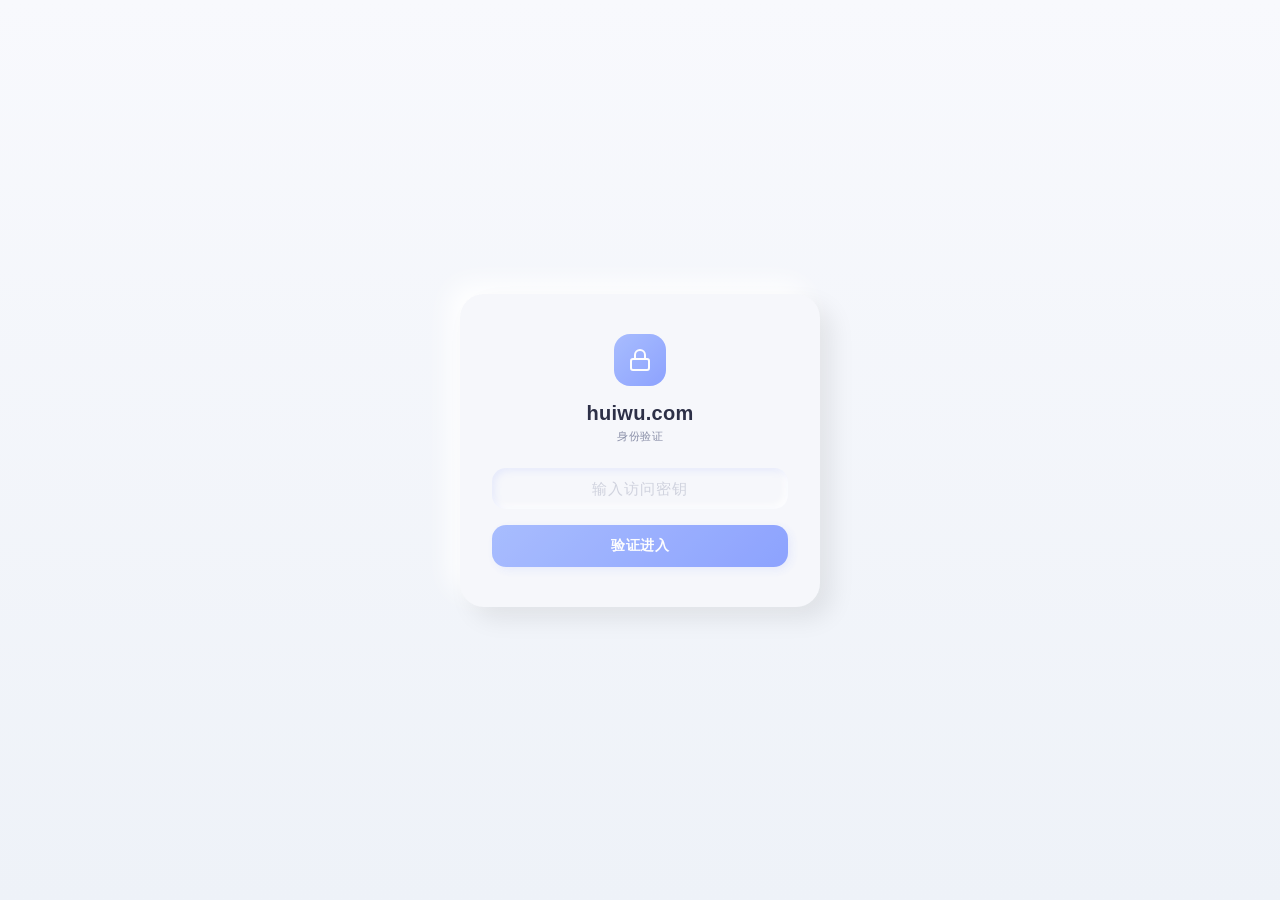
==== commit eb7bf03f: "Add files via upload" ====
--- a/index.html
+++ b/index.html
@@ -39,8 +39,8 @@
     const AUTH_FN_URL='https://wwqqvfnuxpddhgwuwiut.supabase.co/functions/v1/smart-handler';
     const AUTH_ANON_KEY='eyJhbGciOiJIUzI1NiIsInR5cCI6IkpXVCJ9.eyJpc3MiOiJzdXBhYmFzZSIsInJlZiI6Ind3cXF2Zm51eHBkZGhnd3V3aXV0Iiwicm9sZSI6ImFub24iLCJpYXQiOjE3ODA2NzAwNDcsImV4cCI6MjA5NjI0NjA0N30.eCfxc2WeXkpJiMXRCzydwmFE3Z6UMk3aqOdrhdzZbug';
 
-    if(!sessionStorage.getItem('passed_gate')){window.location.href='/gate.html'}
-    (function(){const s=localStorage.getItem('huiwu_session');if(s){try{const{time}=JSON.parse(s);if(Date.now()-time<259200000){window.location.href='/main.html';return}}catch(_){}}})();
+    if(!sessionStorage.getItem('passed_gate')){window.location.href='gate.html';return}
+    (function(){const s=localStorage.getItem('huiwu_session');if(s){try{const{time}=JSON.parse(s);if(Date.now()-time<259200000){window.location.href='main.html';return}}catch(_){}}})();
 
     document.getElementById('gb').onclick=async()=>{
       const k=document.getElementById('gk').value.trim();if(!k)return;
